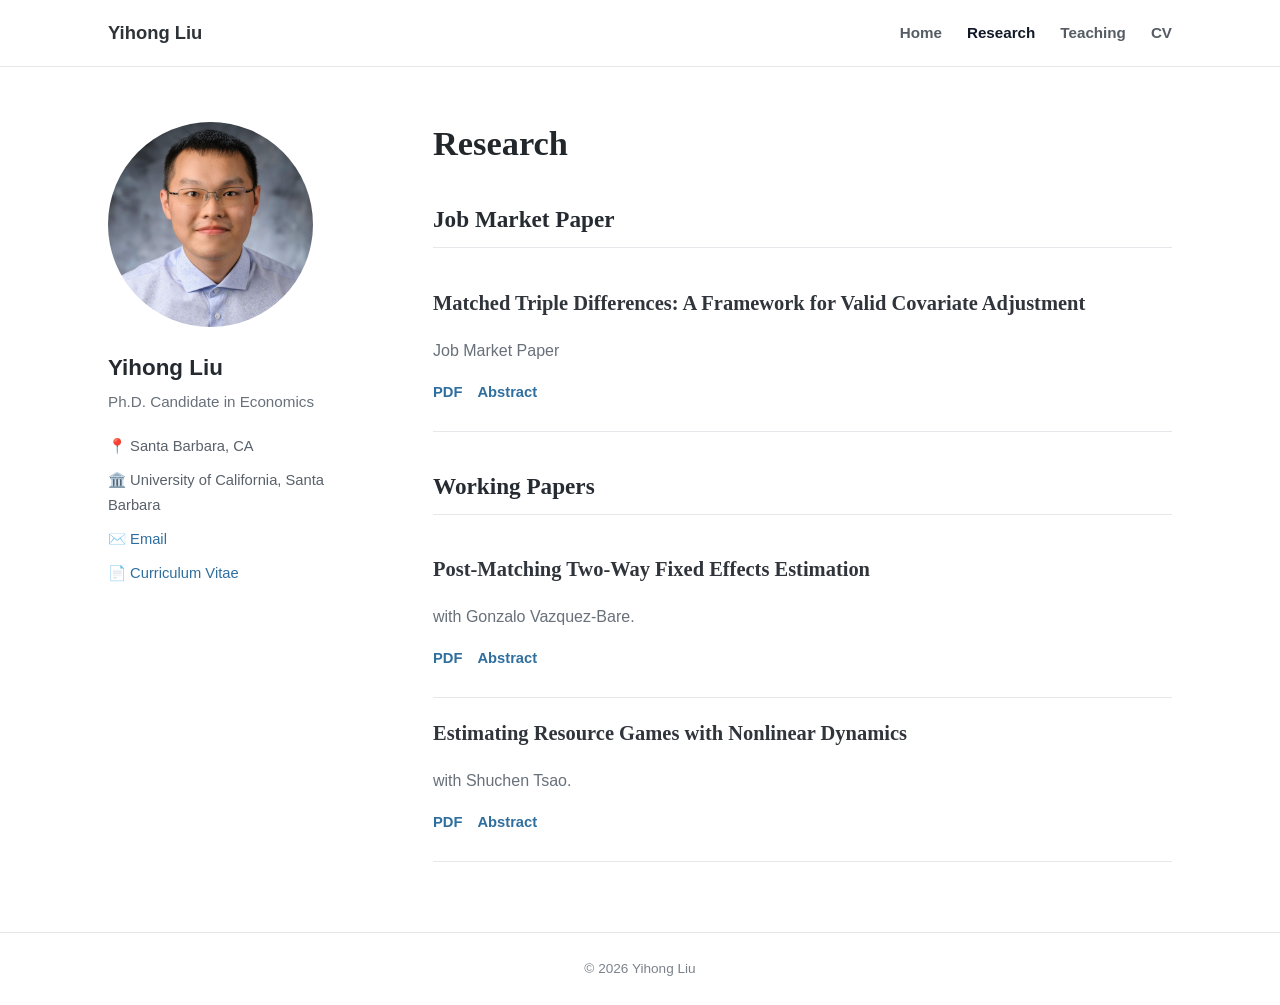
==== research.html @ ccf0b858 "Update research.html" ====
<!DOCTYPE html>
<html lang="en">
<head>
  <meta charset="UTF-8">
  <meta name="viewport" content="width=device-width, initial-scale=1.0">
  <title>Research | Yihong Liu</title>
  <link rel="stylesheet" href="assets/style.css">
</head>
<body>
  <header class="site-header">
    <div class="nav-wrap">
      <a class="brand" href="index.html">Yihong Liu</a>
      <nav>
        <a href="index.html">Home</a>
        <a class="active" href="research.html">Research</a>
        <a href="teaching.html">Teaching</a>
        <a href="files/cv.pdf">CV</a>
      </nav>
    </div>
  </header>

  <main class="layout">
    <aside class="sidebar">
      <div class="portrait">
        <img src="assets/profile.jpg" alt="Yihong Liu">
      </div>
      <h2>Yihong Liu</h2>
      <p class="tagline">Ph.D. Candidate in Economics</p>
      <div class="sidebar-links">
        <p>📍 Santa Barbara, CA</p>
        <p>🏛️ University of California, Santa Barbara</p>
        <p>✉️ <a href="mailto:yihongliu@ucsb.edu">Email</a></p>
        <p>📄 <a href="files/cv.pdf">Curriculum Vitae</a></p>
      </div>
    </aside>

    <section class="content">
      <h1>Research</h1>

      <h2 class="section-title">Job Market Paper</h2>

      <article class="paper featured">
        <h3>Matched Triple Differences: A Framework for Valid Covariate Adjustment</h3>
        <p class="paper-meta">Job Market Paper</p>
        <div class="paper-links">
        <a href="files/jmp.pdf" target="_blank">PDF</a>
        <a href="#" onclick="toggleAbstract('matched-triple-differences-abstract'); return false;">Abstract</a>
        </div>
        <div id="matched-triple-differences-abstract" class="abstract">
          <p>
         A common empirical strategy in triple-differences (DDD) is to include either covariate trends or covariate levels 
            to a three-way fixed effects (3WFE) regression. This strategy is typically motivated by the conditional 
            parallel gaps assumption which assumes that deviations from parallel trends are similar among units with 
            comparable observed covariates. We formally study both 3WFE specifications and show that, in general, 
            neither consistently estimates the average treatment effect on the treated (ATT). Our diagnosis has two 
            parts. First, we show that the OLS estimands of both specifications fail to satisfy the covariate balancing 
            condition that is sufficient for them to equal the ATT. Second, we characterize the additional assumptions 
            for each OLS estimand to equal the ATT. To address these limitations, we propose a matched triple-differences 
            framework that accommodates a general class of matching procedures, including nearest-neighbor matching and 
            kernel matching. Within this framework, we construct a class of consistent matching estimators, establish their 
            asymptotic normality, and provide a consistent variance estimator that accounts for the variability introduced 
            by the matching step. Our empirical application shows that the proposed matched triple-differences estimator 
            can yield estimates and qualitative conclusions that differ from those obtained using the 3WFE regression.
          </p>
        </div>
      </article>

      <h2 class="section-title">Working Papers</h2>

      <article class="paper">
        <h3>Post-Matching Two-Way Fixed Effects Estimation</h3>
        <p class="paper-meta">with Gonzalo Vazquez-Bare.</p>
        <div class="paper-links">
          <a href="files/matching_twfe.pdf" target="_blank">PDF</a>
          <a href="#" onclick="toggleAbstract('post-matching-twfe-abstract'); return false;">Abstract</a>
        </div>
        <div id="post-matching-twfe-abstract" class="abstract">
          <p>
            Identification in difference-in-differences (DiD) settings is often justified under a conditional parallel 
            trends assumption, under which units with similar observed covariates are expected to have followed similar 
            outcome trends in the absence of treatment. In such settings, researchers often combine matching with 
            two-way fixed effects (2WFE) methods. Specifically, in a first step, each treated unit is matched to 
            one or more never-treated units based on observed pre-treatment covariates. In the second step, treatment effects 
            are estimated with a 2WFE regression in the matched sample, reweighting the never-treated units by the number 
            of times they are matched. We formally analyze this common practice and highlight two problems. First, 
            with variation in treatment timing, the post-matching 2WFE estimator that pools all treated cohorts has an 
            asymptotic bias, even when the treatment effect is constant across units and over time. Second, failing to account 
            for the variability introduced by the matching procedure yields invalid standard error estimators, which can be biased 
            upwards or downwards depending on the data generating process. We characterize the joint asymptotic distribution of the 
            vector of cohort means over time and their matched counterparts, and use our results to provide consistent, 
            asymptotically normal bias-corrected matched DiD estimators of treatment effects, event-study coefficients 
            and other aggregate magnitudes, with consistent standard errors that account for the matching step. 
            We illustrate our results with simulations and with two empirical applications.
          </p>
        </div>
      </article>

      <article class="paper">
        <h3> Estimating Resource Games with Nonlinear Dynamics</h3>
        <p class="paper-meta">with Shuchen Tsao.</p>
        <div class="paper-links">
          <a href="files/dynamic.pdf" target="_blank">PDF</a>
          <a href="#" onclick="toggleAbstract('dynamic-abstract'); return false;">Abstract</a>
        </div>
        <div id="dynamic-abstract" class="abstract">
          <p>
            Many policy contexts, from fisheries management to epidemic control, are governed by nonlinear 
            reproduction dynamics and by strategic interaction among multiple decision makers. This combination 
            has historically made structural estimation computationally forbidding. We develop a tractable 
            Generalized Method of Moments (GMM) framework for dynamic resource games with heterogeneous agents 
            and fully nonlinear, interactive state dynamics. We provide sufficient conditions under which the 
            Markov-perfect Nash equilibrium admits analytical optimality conditions, and establish consistency 
            and asymptotic normality of the resulting GMM estimator. Applying the framework to the Japanese anchovy 
            fishery shared by China, Japan, and Korea, we recover each country's implicit ecological valuation and 
            simulate the equilibrium effect of climate-driven shifts in fish migration patterns. We further show that 
            linearizing the equations of motion, the standard route to tractability, substantially understates these 
            ecological values.
          </p>
        </div>
      </article>
    </section>
  </main>

  <footer><span>© 2026 Yihong Liu</span></footer>

  <script>
    function toggleAbstract(id) {
      const el = document.getElementById(id);
      el.classList.toggle('show');
    }
  </script>
</body>
</html>
---- assets/style.css ----
/* Academic website — clean, lightweight, GitHub Pages ready */

:root {
  --text: #30343b;
  --muted: #68707a;
  --line: #e5e7eb;
  --link: #2f6f9f;
  --link-hover: #184d73;
  --bg: #ffffff;
  --soft: #f7f9fb;
  --max-width: 1120px;
}

* { box-sizing: border-box; }

html { scroll-behavior: smooth; }

body {
  margin: 0;
  font-family: -apple-system, BlinkMacSystemFont, "Segoe UI", Roboto, Helvetica, Arial, sans-serif;
  color: var(--text);
  background: var(--bg);
  font-size: 16px;
  line-height: 1.7;
}

a {
  color: var(--link);
  text-decoration: none;
}
a:hover { color: var(--link-hover); text-decoration: underline; }

.site-header {
  border-bottom: 1px solid var(--line);
  background: rgba(255,255,255,.96);
  position: sticky;
  top: 0;
  z-index: 10;
}

.nav-wrap {
  max-width: var(--max-width);
  margin: 0 auto;
  padding: 0 28px;
  min-height: 66px;
  display: flex;
  align-items: center;
  justify-content: space-between;
  gap: 30px;
}

.brand {
  color: #2e3338;
  font-weight: 700;
  font-size: 1.15rem;
}

nav {
  display: flex;
  gap: 25px;
  flex-wrap: wrap;
}

nav a {
  color: #555c64;
  font-weight: 600;
  font-size: .95rem;
}
nav a.active, nav a:hover {
  color: #111827;
  text-decoration: none;
}

.layout {
  max-width: var(--max-width);
  margin: 0 auto;
  padding: 55px 28px 70px;
  display: grid;
  grid-template-columns: 260px minmax(0, 1fr);
  gap: 65px;
}

.sidebar {
  text-align: left;
}

.portrait {
  width: 205px;
  height: 205px;
  border-radius: 50%;
  overflow: hidden;
  margin-bottom: 22px;
}

.portrait img {
  width: 100%;
  height: 100%;
  object-fit: cover;
}

.portrait.placeholder {
  display: flex;
  align-items: center;
  justify-content: center;
  background: #e8edf2;
  border: 1px solid #d7dde4;
}
.portrait.placeholder span {
  font-family: Georgia, "Times New Roman", serif;
  font-size: 3.4rem;
  color: #5f6b77;
}

.sidebar h2 {
  font-size: 1.4rem;
  margin: 0 0 4px;
  color: #242a30;
}

.tagline {
  color: var(--muted);
  font-size: .95rem;
  line-height: 1.5;
  margin: 0 0 20px;
}

.sidebar-links p {
  margin: 9px 0;
  font-size: .92rem;
  color: #59616a;
}

.content {
  min-width: 0;
}

.content h1 {
  font-family: Georgia, "Times New Roman", serif;
  font-size: 2.15rem;
  line-height: 1.25;
  color: #22272c;
  margin: 0 0 24px;
}

.content h2 {
  font-family: Georgia, "Times New Roman", serif;
  color: #252b31;
}

.content p {
  max-width: 780px;
}

.callout {
  margin: 34px 0 38px;
  padding: 27px 30px;
  background: var(--soft);
  border: 1px solid var(--line);
  border-left: 4px solid #7b95ab;
  border-radius: 4px;
}

.callout h2 {
  font-size: 1.35rem;
  line-height: 1.35;
  margin: 5px 0 12px;
}

.eyebrow {
  text-transform: uppercase;
  letter-spacing: .08em;
  font-size: .76rem;
  font-weight: 800;
  color: #697b8b;
}

.button {
  display: inline-block;
  margin-top: 7px;
  padding: 8px 14px;
  border: 1px solid #b7c3cd;
  border-radius: 4px;
  background: white;
  font-weight: 600;
  font-size: .9rem;
}
.button:hover { text-decoration: none; background: #f3f6f8; }

.interest-list {
  padding-left: 22px;
}

.section-title {
  margin-top: 35px;
  padding-bottom: 8px;
  border-bottom: 1px solid var(--line);
  font-size: 1.45rem;
}

.paper {
  padding: 18px 0 26px;
  border-bottom: 1px solid var(--line);
}

.paper h3 {
  font-family: Georgia, "Times New Roman", serif;
  font-size: 1.28rem;
  margin: 0 0 5px;
}

.paper-meta, .muted {
  color: var(--muted);
}

.paper-links {
  display: flex;
  gap: 15px;
  margin: 10px 0 0;
  font-weight: 600;
  font-size: .92rem;
}

.abstract {
  display: none;
  margin-top: 15px;
  padding: 16px 19px;
  background: var(--soft);
  border-radius: 4px;
}
.abstract.show { display: block; }

.note {
  font-size: .92rem;
  color: var(--muted);
  font-style: italic;
}

.teaching-item {
  margin: 24px 0 28px;
}
.teaching-item h3 { margin-bottom: 3px; }
.teaching-item p { margin: 3px 0; }

footer {
  border-top: 1px solid var(--line);
  color: #7b828a;
  font-size: .85rem;
  text-align: center;
  padding: 24px;
}

@media (max-width: 760px) {
  .nav-wrap {
    align-items: flex-start;
    flex-direction: column;
    padding-top: 16px;
    padding-bottom: 15px;
    gap: 8px;
  }

  nav { gap: 16px; }

  .layout {
    grid-template-columns: 1fr;
    gap: 35px;
    padding-top: 38px;
  }

  .sidebar {
    text-align: center;
    border-bottom: 1px solid var(--line);
    padding-bottom: 28px;
  }

  .portrait {
    width: 160px;
    height: 160px;
    margin: 0 auto 17px;
  }

  .content h1 { font-size: 1.8rem; }
}
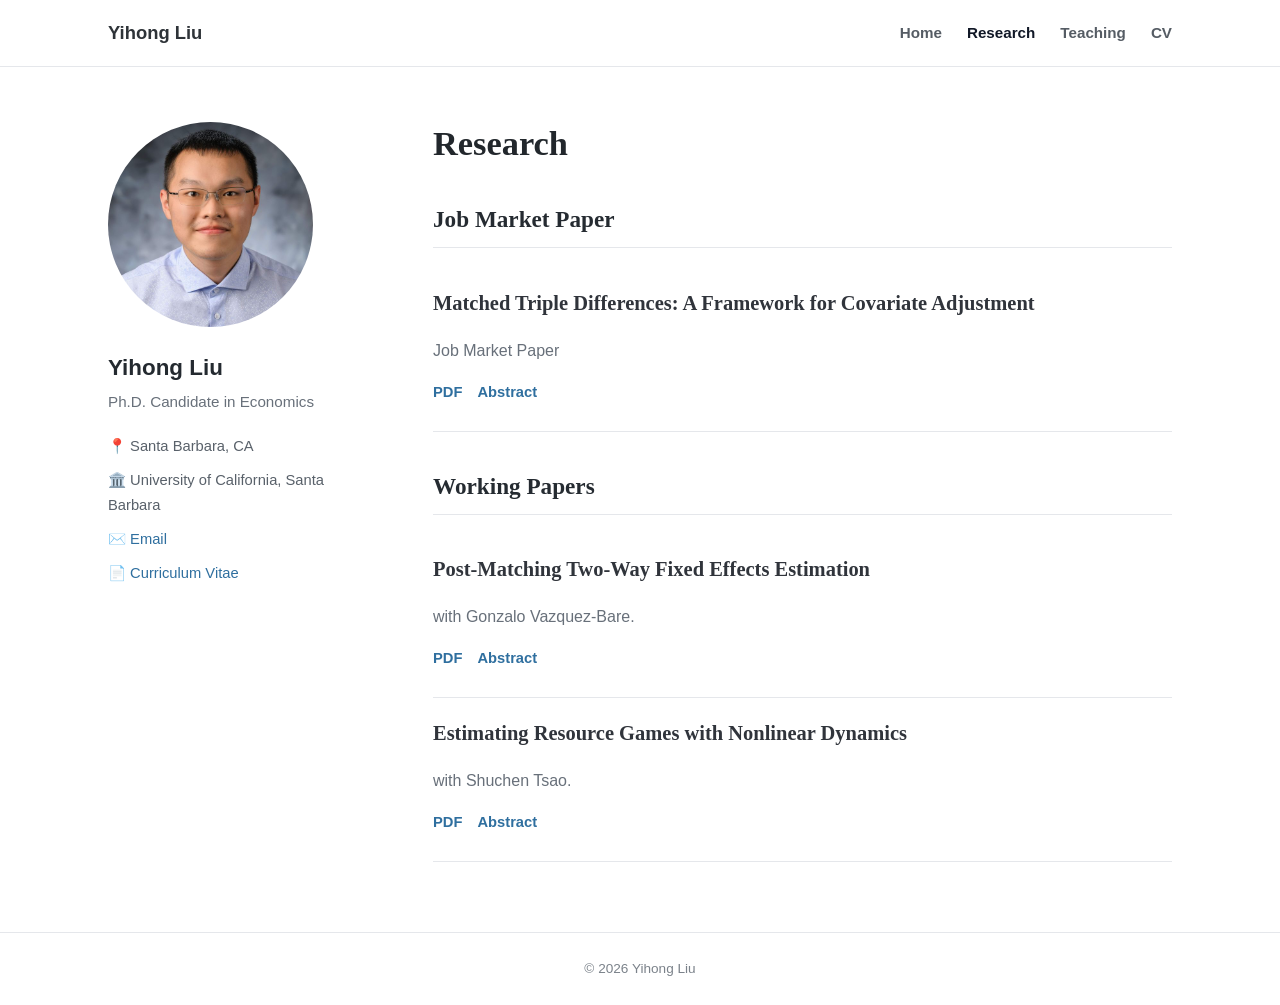
==== commit 6f07e61b: "Update research.html" ====
--- a/research.html
+++ b/research.html
@@ -40,7 +40,7 @@
       <h2 class="section-title">Job Market Paper</h2>
 
       <article class="paper featured">
-        <h3>Matched Triple Differences: A Framework for Valid Covariate Adjustment</h3>
+        <h3>Matched Triple Differences: A Framework for Covariate Adjustment</h3>
         <p class="paper-meta">Job Market Paper</p>
         <div class="paper-links">
         <a href="files/jmp.pdf" target="_blank">PDF</a>
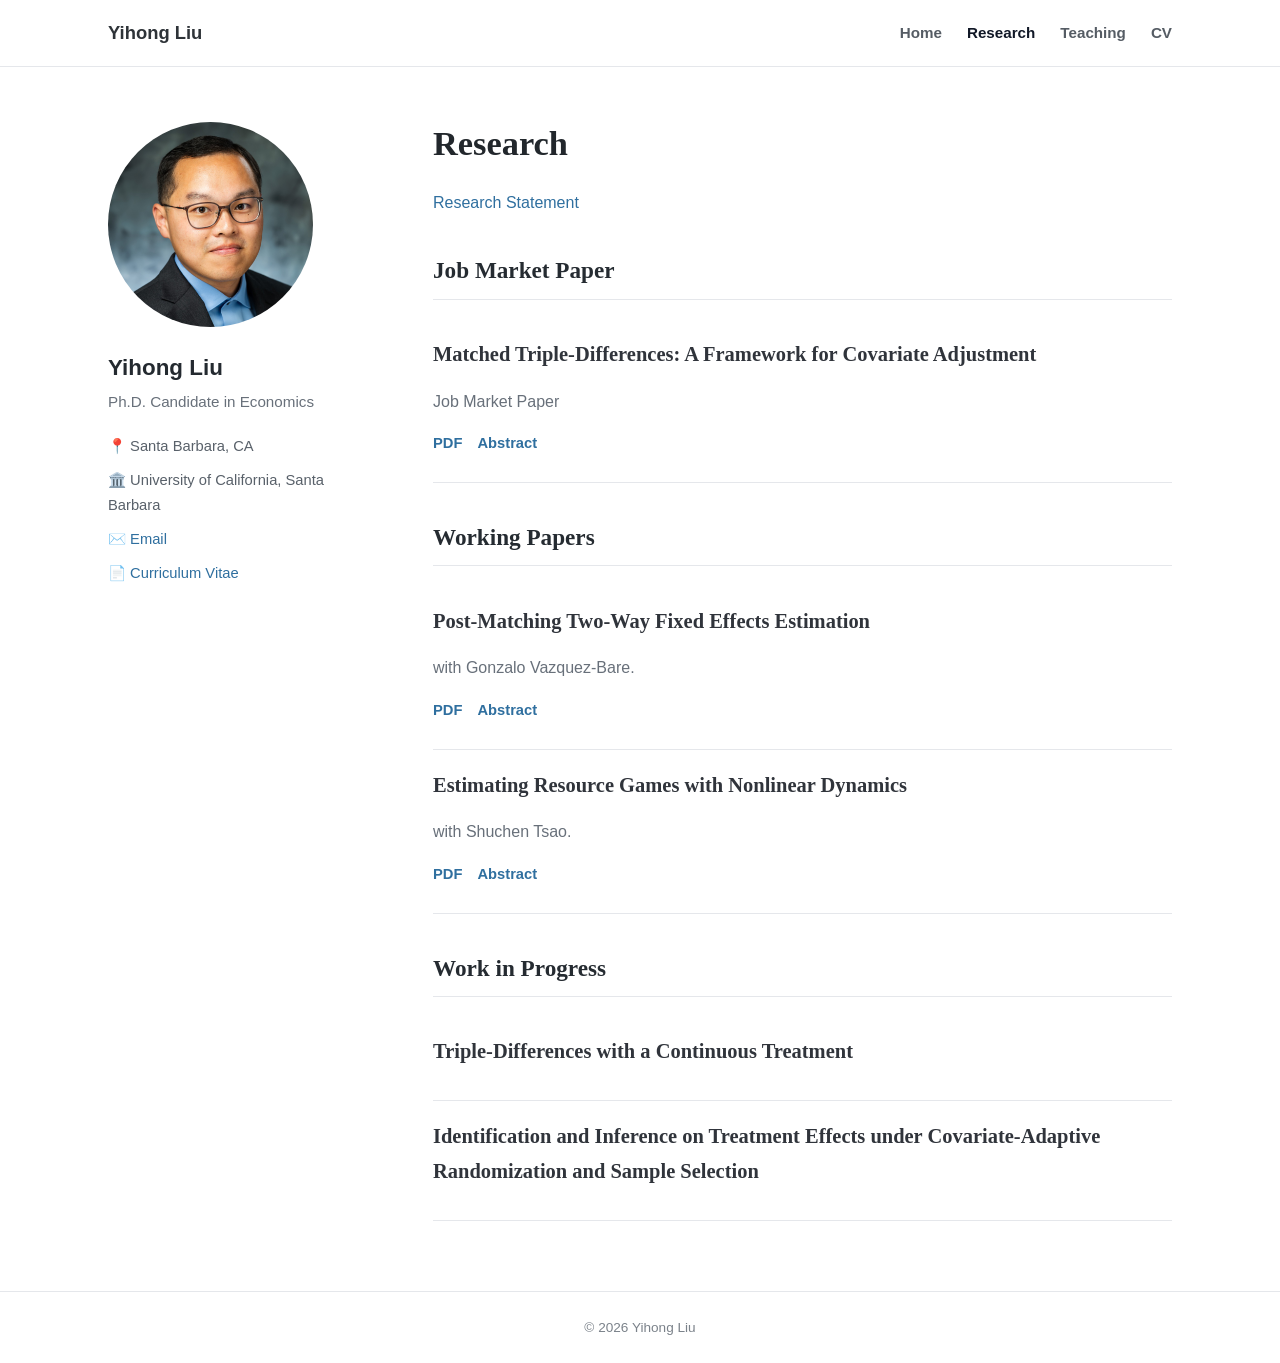
==== commit 514f5808: "Fix profile photo; update research, teaching, and home pages - Replace the 7 MB 5035x7553 profile ph" ====
--- a/research.html
+++ b/research.html
@@ -37,10 +37,14 @@
     <section class="content">
       <h1>Research</h1>
 
+      <p>
+        <a href="files/research_statement.pdf" target="_blank">Research Statement</a>
+      </p>
+
       <h2 class="section-title">Job Market Paper</h2>
 
       <article class="paper featured">
-        <h3>Matched Triple Differences: A Framework for Covariate Adjustment</h3>
+        <h3>Matched Triple-Differences: A Framework for Covariate Adjustment</h3>
         <p class="paper-meta">Job Market Paper</p>
         <div class="paper-links">
         <a href="files/jmp.pdf" target="_blank">PDF</a>
@@ -49,7 +53,7 @@
         <div id="matched-triple-differences-abstract" class="abstract">
           <p>
          A common empirical strategy in triple-differences (DDD) is to include either covariate trends or covariate levels 
-            to a three-way fixed effects (3WFE) regression. This strategy is typically motivated by the conditional 
+            in a three-way fixed effects (3WFE) regression. This strategy is typically motivated by the conditional
             parallel gaps assumption which assumes that deviations from parallel trends are similar among units with 
             comparable observed covariates. We formally study both 3WFE specifications and show that, in general, 
             neither consistently estimates the average treatment effect on the treated (ATT). Our diagnosis has two 
@@ -82,13 +86,15 @@
             two-way fixed effects (2WFE) methods. Specifically, in a first step, each treated unit is matched to 
             one or more never-treated units based on observed pre-treatment covariates. In the second step, treatment effects 
             are estimated with a 2WFE regression in the matched sample, reweighting the never-treated units by the number 
-            of times they are matched. We formally analyze this common practice and highlight two problems. First, 
-            with variation in treatment timing, the post-matching 2WFE estimator that pools all treated cohorts has an 
-            asymptotic bias, even when the treatment effect is constant across units and over time. Second, failing to account 
-            for the variability introduced by the matching procedure yields invalid standard error estimators, which can be biased 
-            upwards or downwards depending on the data generating process. We characterize the joint asymptotic distribution of the 
-            vector of cohort means over time and their matched counterparts, and use our results to provide consistent, 
-            asymptotically normal bias-corrected matched DiD estimators of treatment effects, event-study coefficients 
+            of times they are matched. We formally analyze this common practice and highlight three problems. First,
+            with variation in treatment timing, the post-matching 2WFE estimator that pools all treated cohorts has an
+            asymptotic “pooling” bias, even when the treatment effect is constant across units and over time. Second, failing to account
+            for the variability introduced by the matching procedure yields invalid standard error estimators, which can be biased
+            upwards or downwards depending on the data generating process. Third, imperfect matches generate a matching bias
+            that can be first-order for inference, but the required bias correction to address it is commonly omitted when
+            using post-matching 2WFE estimators in empirical work. Thus, conventional <em>t</em>-statistics and confidence
+            intervals based on the uncorrected estimator may be invalid. We provide consistent,
+            asymptotically normal bias-corrected matched DiD estimators of treatment effects, event-study coefficients
             and other aggregate magnitudes, with consistent standard errors that account for the matching step. 
             We illustrate our results with simulations and with two empirical applications.
           </p>
@@ -118,6 +124,16 @@
           </p>
         </div>
       </article>
+
+      <h2 class="section-title">Work in Progress</h2>
+
+      <article class="paper">
+        <h3>Triple-Differences with a Continuous Treatment</h3>
+      </article>
+
+      <article class="paper">
+        <h3>Identification and Inference on Treatment Effects under Covariate-Adaptive Randomization and Sample Selection</h3>
+      </article>
     </section>
   </main>
 
--- a/assets/style.css
+++ b/assets/style.css
@@ -96,6 +96,7 @@
   width: 100%;
   height: 100%;
   object-fit: cover;
+  object-position: center top;
 }
 
 .portrait.placeholder {
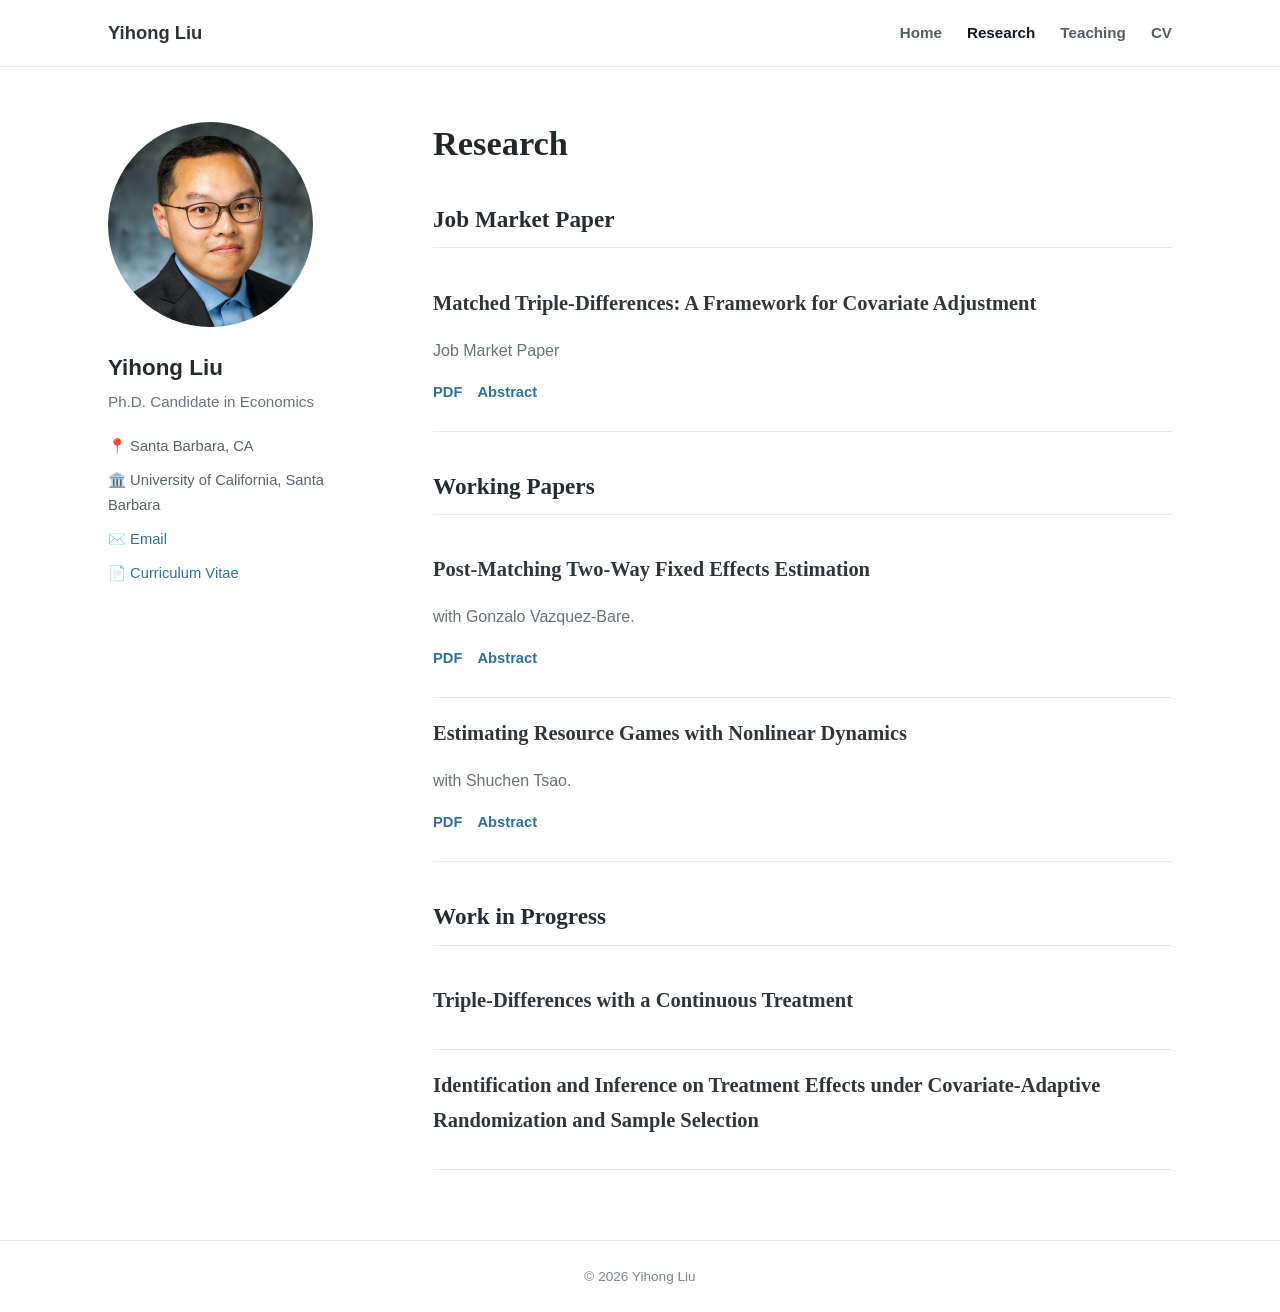
==== commit 2c5cbaba: "Move research statement link to the home page Show it below the Job Market Paper link on the home pa" ====
--- a/research.html
+++ b/research.html
@@ -36,10 +36,6 @@
 
     <section class="content">
       <h1>Research</h1>
-
-      <p>
-        <a href="files/research_statement.pdf" target="_blank">Research Statement</a>
-      </p>
 
       <h2 class="section-title">Job Market Paper</h2>
 
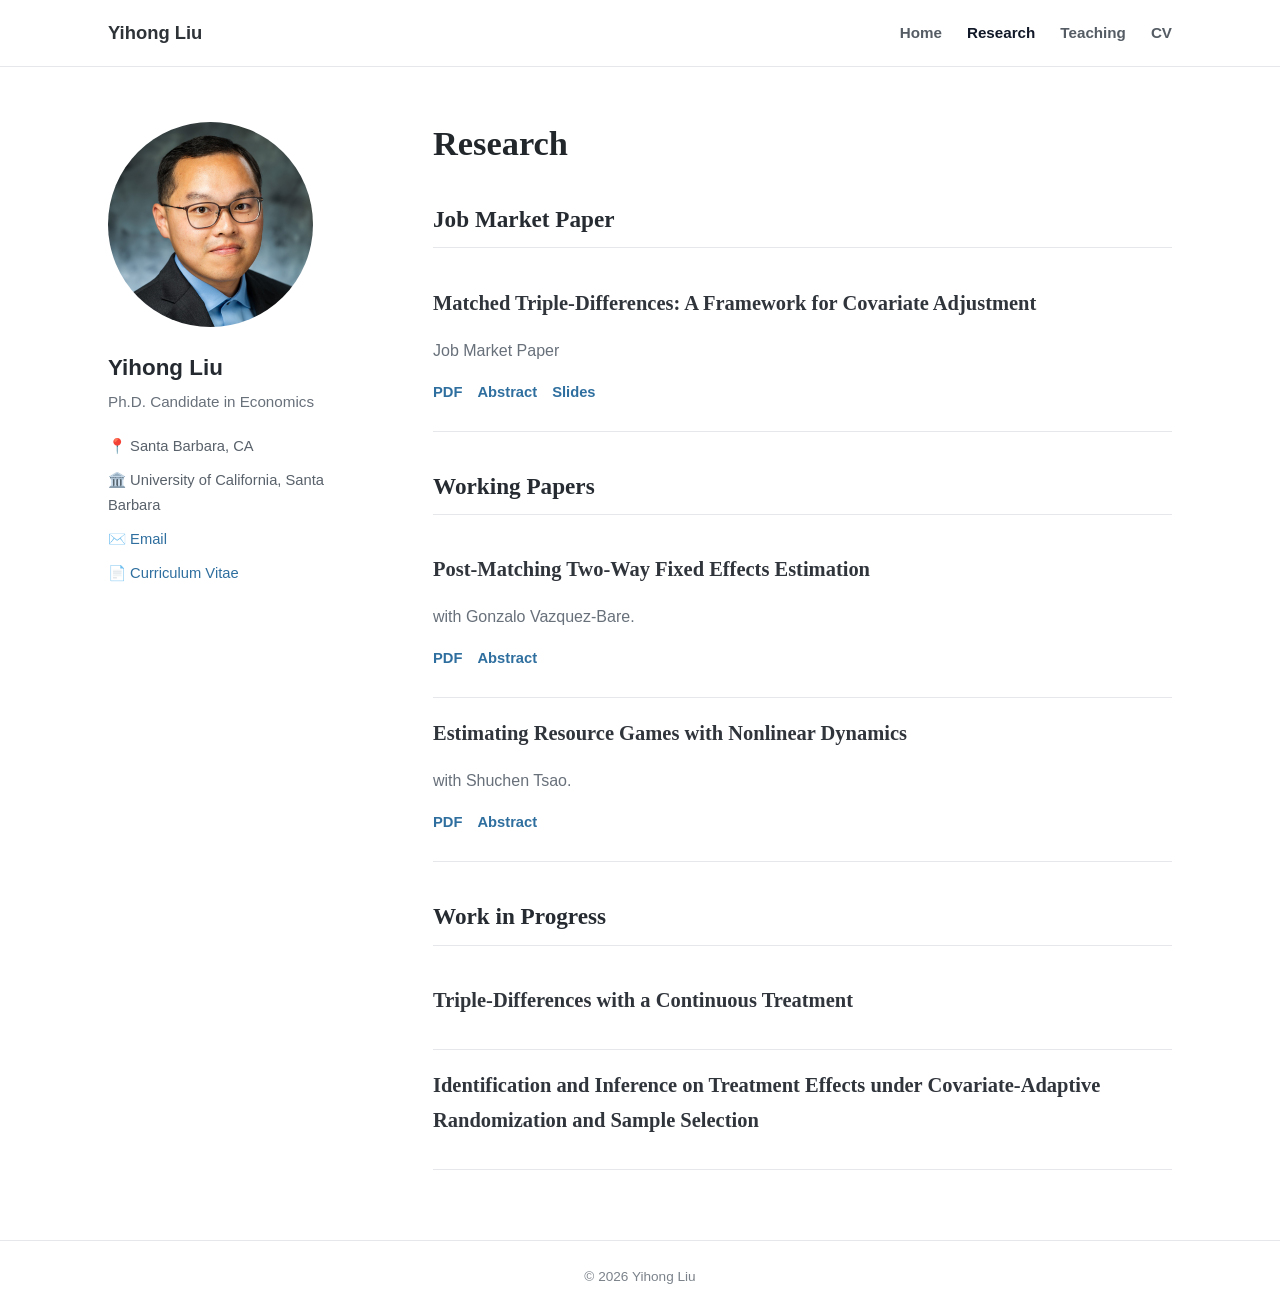
==== commit a5bdba50: "Add job talk slides link to the job market paper Link files/job_talk_slides.pdf to the right of the " ====
--- a/research.html
+++ b/research.html
@@ -45,6 +45,7 @@
         <div class="paper-links">
         <a href="files/jmp.pdf" target="_blank">PDF</a>
         <a href="#" onclick="toggleAbstract('matched-triple-differences-abstract'); return false;">Abstract</a>
+        <a href="files/job_talk_slides.pdf" target="_blank">Slides</a>
         </div>
         <div id="matched-triple-differences-abstract" class="abstract">
           <p>
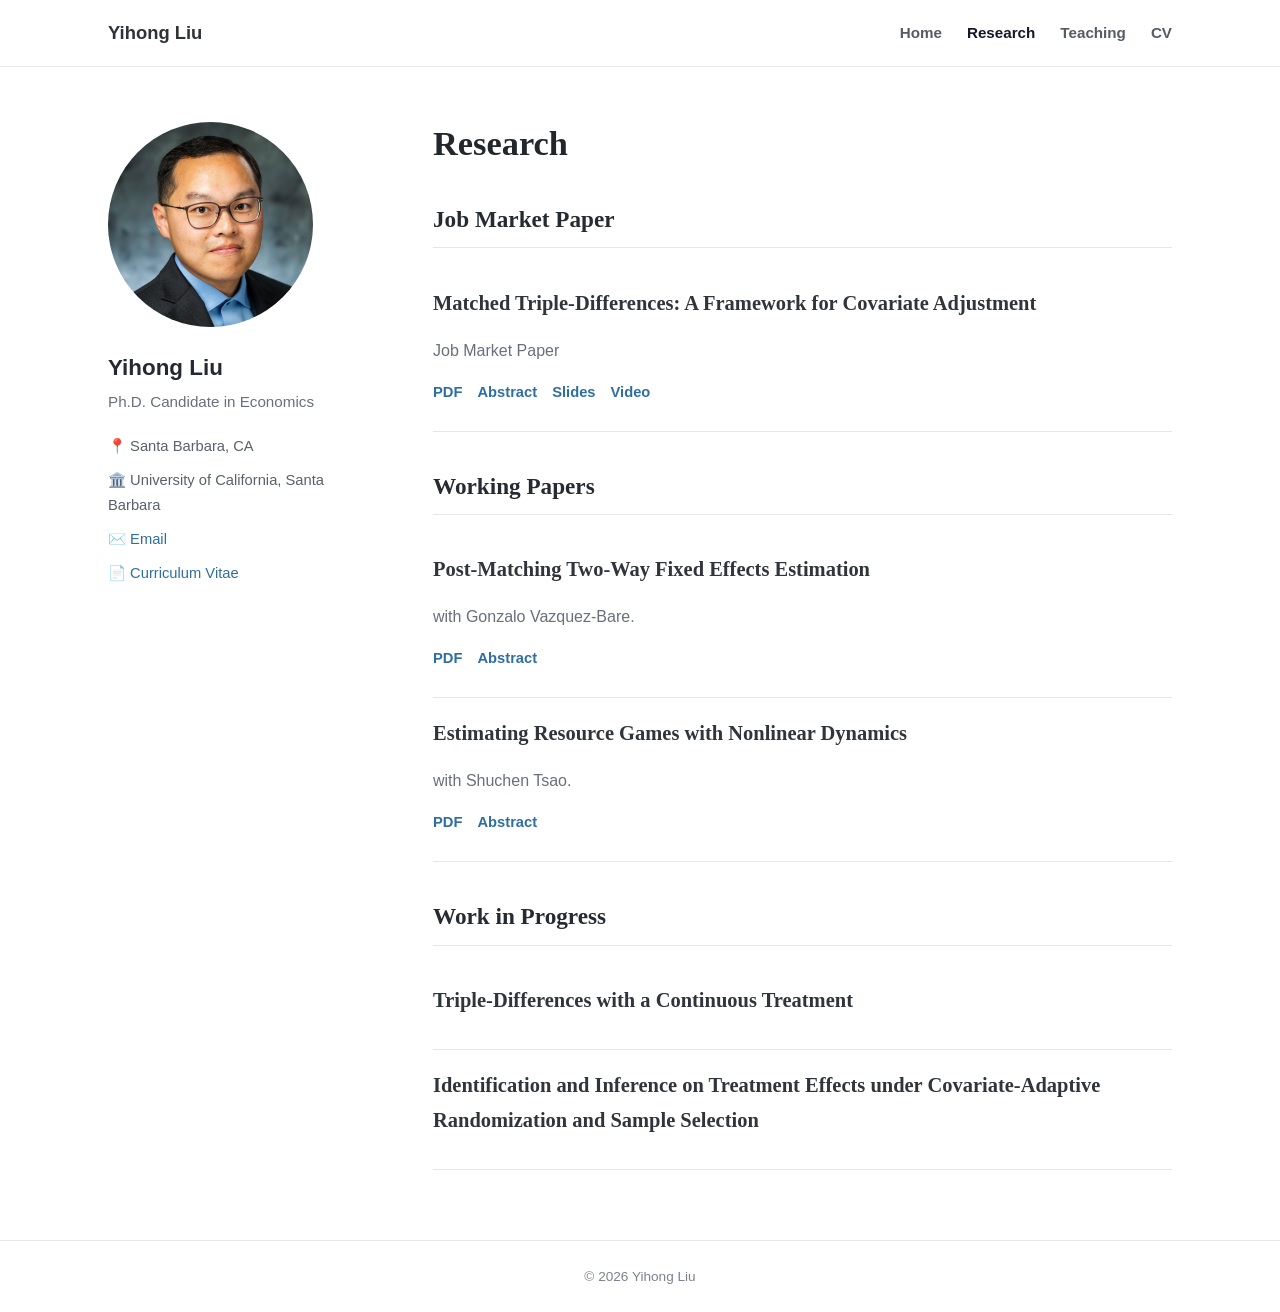
==== commit 363c902e: "Add job talk video link to the job market paper Link files/video_presentation.mp4 to the right of th" ====
--- a/research.html
+++ b/research.html
@@ -46,6 +46,7 @@
         <a href="files/jmp.pdf" target="_blank">PDF</a>
         <a href="#" onclick="toggleAbstract('matched-triple-differences-abstract'); return false;">Abstract</a>
         <a href="files/job_talk_slides.pdf" target="_blank">Slides</a>
+        <a href="files/video_presentation.mp4" target="_blank">Video</a>
         </div>
         <div id="matched-triple-differences-abstract" class="abstract">
           <p>
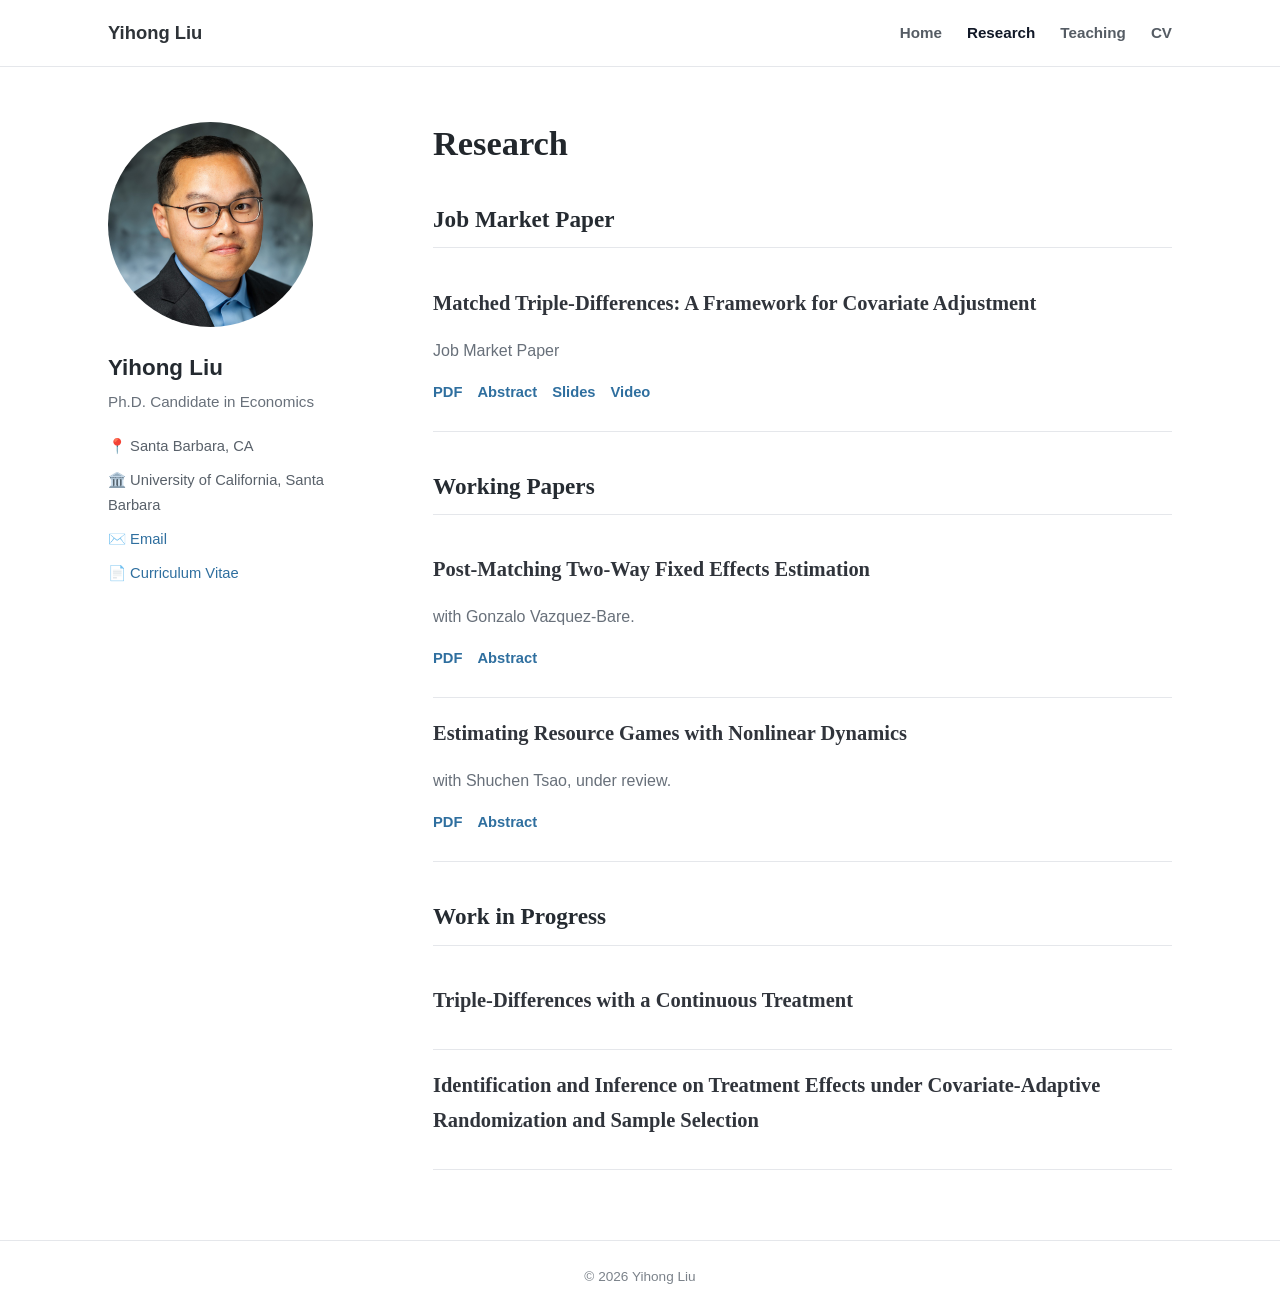
==== commit 85055a98: "11" ====
--- a/research.html
+++ b/research.html
@@ -101,7 +101,7 @@
 
       <article class="paper">
         <h3> Estimating Resource Games with Nonlinear Dynamics</h3>
-        <p class="paper-meta">with Shuchen Tsao.</p>
+        <p class="paper-meta">with Shuchen Tsao, under review.</p>
         <div class="paper-links">
           <a href="files/dynamic.pdf" target="_blank">PDF</a>
           <a href="#" onclick="toggleAbstract('dynamic-abstract'); return false;">Abstract</a>
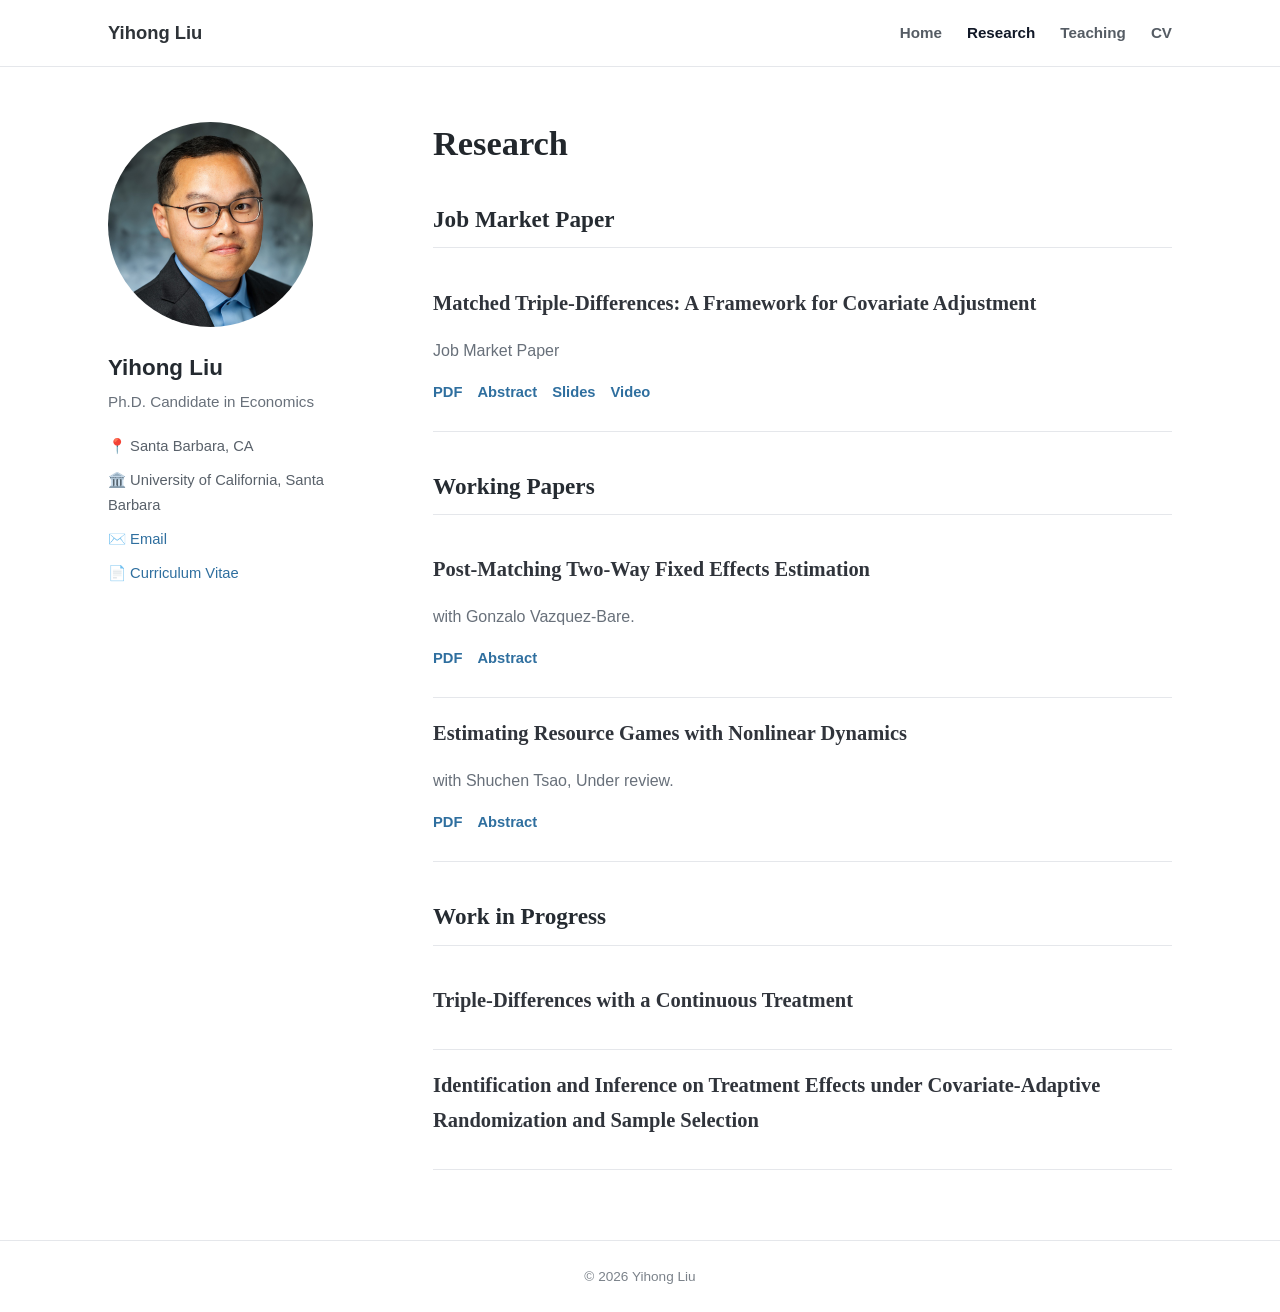
==== commit 4fab255a: "Update research.html" ====
--- a/research.html
+++ b/research.html
@@ -101,7 +101,7 @@
 
       <article class="paper">
         <h3> Estimating Resource Games with Nonlinear Dynamics</h3>
-        <p class="paper-meta">with Shuchen Tsao, under review.</p>
+        <p class="paper-meta">with Shuchen Tsao, Under review.</p>
         <div class="paper-links">
           <a href="files/dynamic.pdf" target="_blank">PDF</a>
           <a href="#" onclick="toggleAbstract('dynamic-abstract'); return false;">Abstract</a>
